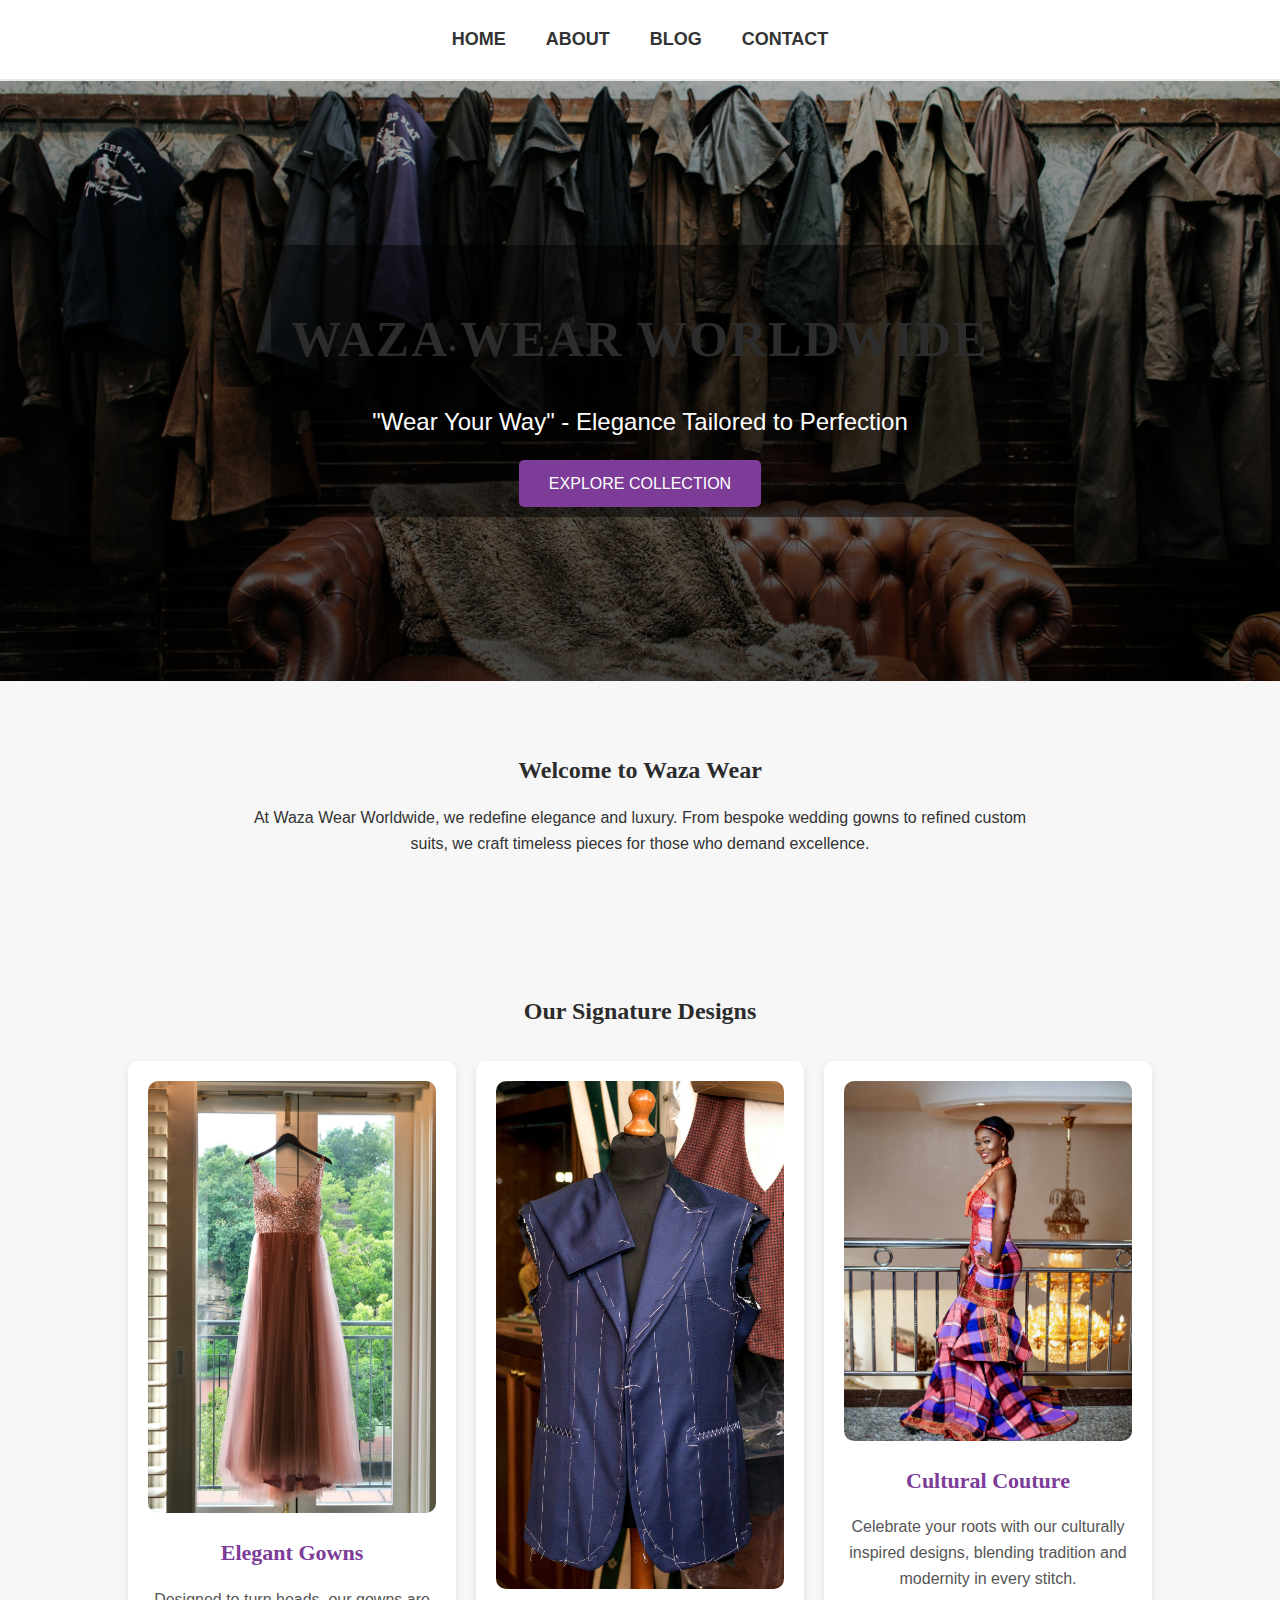
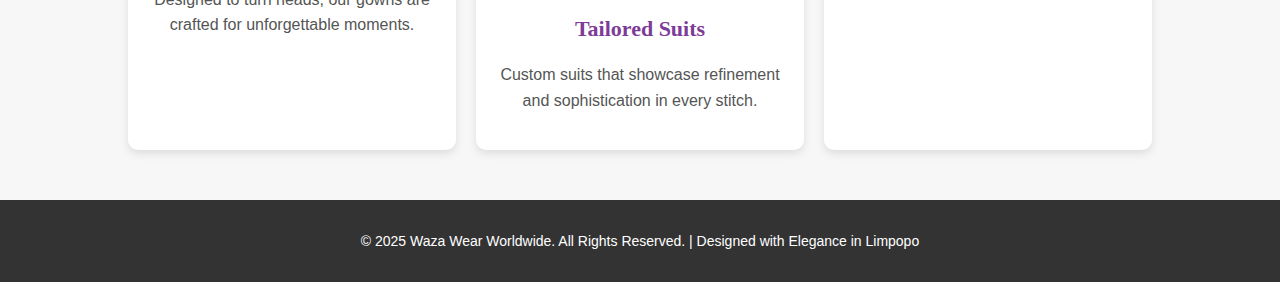
==== index.html @ 0e727889 "Add files via upload" ====
<!DOCTYPE html>
<html lang="en">
<head>
    <meta charset="UTF-8">
    <meta name="viewport" content="width=device-width, initial-scale=1.0">
    <title>Waza Wear Worldwide</title>
    <link rel="stylesheet" href="styles.css">
</head>
<body>
    <!-- Header Section -->
    <header>
        <nav>
            <ul class="navbar">
                <li><a href="index.html">Home</a></li>
                <li><a href="about.html">About</a></li>
                <li><a href="blog.html">Blog</a></li>
                <li><a href="contact.html">Contact</a></li>
            </ul>
        </nav>
    </header>

    <!-- Hero Section -->
    <section class="hero">
        <div class="hero-content">
            <h1 class="hero-title">Waza Wear Worldwide</h1>
            <p class="hero-subtitle">"Wear Your Way" - Elegance Tailored to Perfection</p>
            <a href="about.html" class="btn-primary">Explore Collection</a>
        </div>
    </section>

    <!-- Welcome Section -->
    <section class="page-section welcome-section">
        <div class="welcome-content">
            <h2>Welcome to Waza Wear</h2>
            <p>At Waza Wear Worldwide, we redefine elegance and luxury. From bespoke wedding gowns to refined custom suits, we craft timeless pieces for those who demand excellence.</p>
        </div>
    </section>

    <!-- Featured Section -->
    <section class="page-section featured-section">
        <h2>Our Signature Designs</h2>
        <div class="featured-grid">
            <div class="featured-item">
                <img src="images/gown.jpg" alt="Elegant Gown">
                <h3>Elegant Gowns</h3>
                <p>Designed to turn heads, our gowns are crafted for unforgettable moments.</p>
            </div>
            <div class="featured-item">
                <img src="images/suit.jpg" alt="Tailored Suit">
                <h3>Tailored Suits</h3>
                <p>Custom suits that showcase refinement and sophistication in every stitch.</p>
            </div>
            <div class="featured-item">
                <img src="images/cultural-couture.jpg" alt="Cultural Couture">
                <h3>Cultural Couture</h3>
                <p>Celebrate your roots with our culturally inspired designs, blending tradition and modernity in every stitch.</p>
            </div>
        </div>
    </section>

    <!-- Footer Section -->
    <footer>
        <p>&copy; 2025 Waza Wear Worldwide. All Rights Reserved. | Designed with Elegance in Limpopo</p>
    </footer>
</body>
</html>
---- styles.css ----
/* General Styling */
body {
    font-family: 'Montserrat', sans-serif;
    background-color: #f7f7f7;
    color: #333333;
    margin: 0;
    padding: 0;
    line-height: 1.6;
}

/* Heading Styles */
h1, h2, h3 {
    font-family: 'Playfair Display', serif;
    color: #2c2c2c;
    margin-bottom: 15px;
}

/* Navigation */
nav {
    background-color: #fff;
    border-bottom: 2px solid #eaeaea;
    position: sticky;
    top: 0;
    z-index: 1000;
}

nav ul {
    display: flex;
    justify-content: center;
    padding: 10px;
    list-style: none;
    margin: 0;
}

nav ul li {
    padding: 15px 20px;
}

nav ul li a {
    color: #333;
    text-decoration: none;
    font-weight: 600;
    font-size: 18px;
    text-transform: uppercase;
    transition: color 0.3s ease;
}

nav ul li a:hover {
    color: #7d3c98;
}

/* Hero Section */
.hero {
    background-image: url('images/hero-image.jpg');
    background-size: cover;
    background-position: center;
    height: 600px;
    color: white;
    display: flex;
    justify-content: center;
    align-items: center;
    text-align: center;
    position: relative;
}

.hero::before {
    content: '';
    position: absolute;
    top: 0;
    left: 0;
    right: 0;
    bottom: 0;
    background: linear-gradient(to bottom, rgba(0, 0, 0, 0.3), rgba(0, 0, 0, 0.7));
}

.hero-content {
    max-width: 800px;
    padding: 20px;
    background-color: rgba(0, 0, 0, 0.5);
    border-radius: 10px;
    position: relative;
    z-index: 1;
    animation: fadeIn 2s ease-in-out;
}

.hero-title {
    font-size: 50px;
    text-transform: uppercase;
    letter-spacing: 2px;
    font-weight: 700;
    margin-bottom: 20px;
}

.hero-subtitle {
    font-size: 24px;
    font-weight: 300;
    margin-bottom: 30px;
}

.btn-primary {
    background-color: #7d3c98;
    color: white;
    padding: 15px 30px;
    font-size: 16px;
    text-transform: uppercase;
    text-decoration: none;
    border-radius: 5px;
    transition: background-color 0.3s ease;
}

.btn-primary:hover {
    background-color: #5e2973;
}

/* Welcome Section */
.welcome-section {
    padding: 50px 10%;
    text-align: center;
}

.welcome-content {
    max-width: 800px;
    margin: 0 auto;
}

/* Featured Section */
.featured-section {
    padding: 50px 10%;
    text-align: center;
}

.featured-grid {
    display: grid;
    grid-template-columns: repeat(auto-fill, minmax(250px, 1fr));
    gap: 20px;
    margin-top: 30px;
}

.featured-item {
    background-color: white;
    box-shadow: 0 4px 8px rgba(0, 0, 0, 0.1);
    padding: 20px;
    border-radius: 10px;
    transition: transform 0.3s ease, box-shadow 0.3s ease;
}

.featured-item:hover {
    transform: translateY(-10px);
    box-shadow: 0 8px 16px rgba(0, 0, 0, 0.2);
}

.featured-item img {
    width: 100%;
    border-radius: 10px;
    transition: transform 0.3s ease;
}

.featured-item img:hover {
    transform: scale(1.05);
}

.featured-item h3 {
    font-family: 'Playfair Display', serif;
    color: #7d3c98;
    font-size: 22px;
    margin: 15px 0 10px;
}

.featured-item p {
    color: #555;
    font-size: 16px;
    line-height: 1.6;
}

/* Blog Image Grid */
.blog-image-grid {
    display: grid;
    grid-template-columns: repeat(auto-fill, minmax(200px, 1fr));
    gap: 15px;
    margin-top: 20px;
}

.blog-image-grid img {
    width: 100%;
    border-radius: 10px;
    transition: transform 0.3s ease, box-shadow 0.3s ease;
}

.blog-image-grid img:hover {
    transform: scale(1.05);
    box-shadow: 0 4px 8px rgba(0, 0, 0, 0.2);
}

/* Footer */
footer {
    background-color: #333;
    color: white;
    text-align: center;
    padding: 30px 0;
}

footer p {
    margin: 0;
    font-size: 14px;
    font-weight: 300;
}

/* Animations */
@keyframes fadeIn {
    from { opacity: 0; }
    to { opacity: 1; }
}
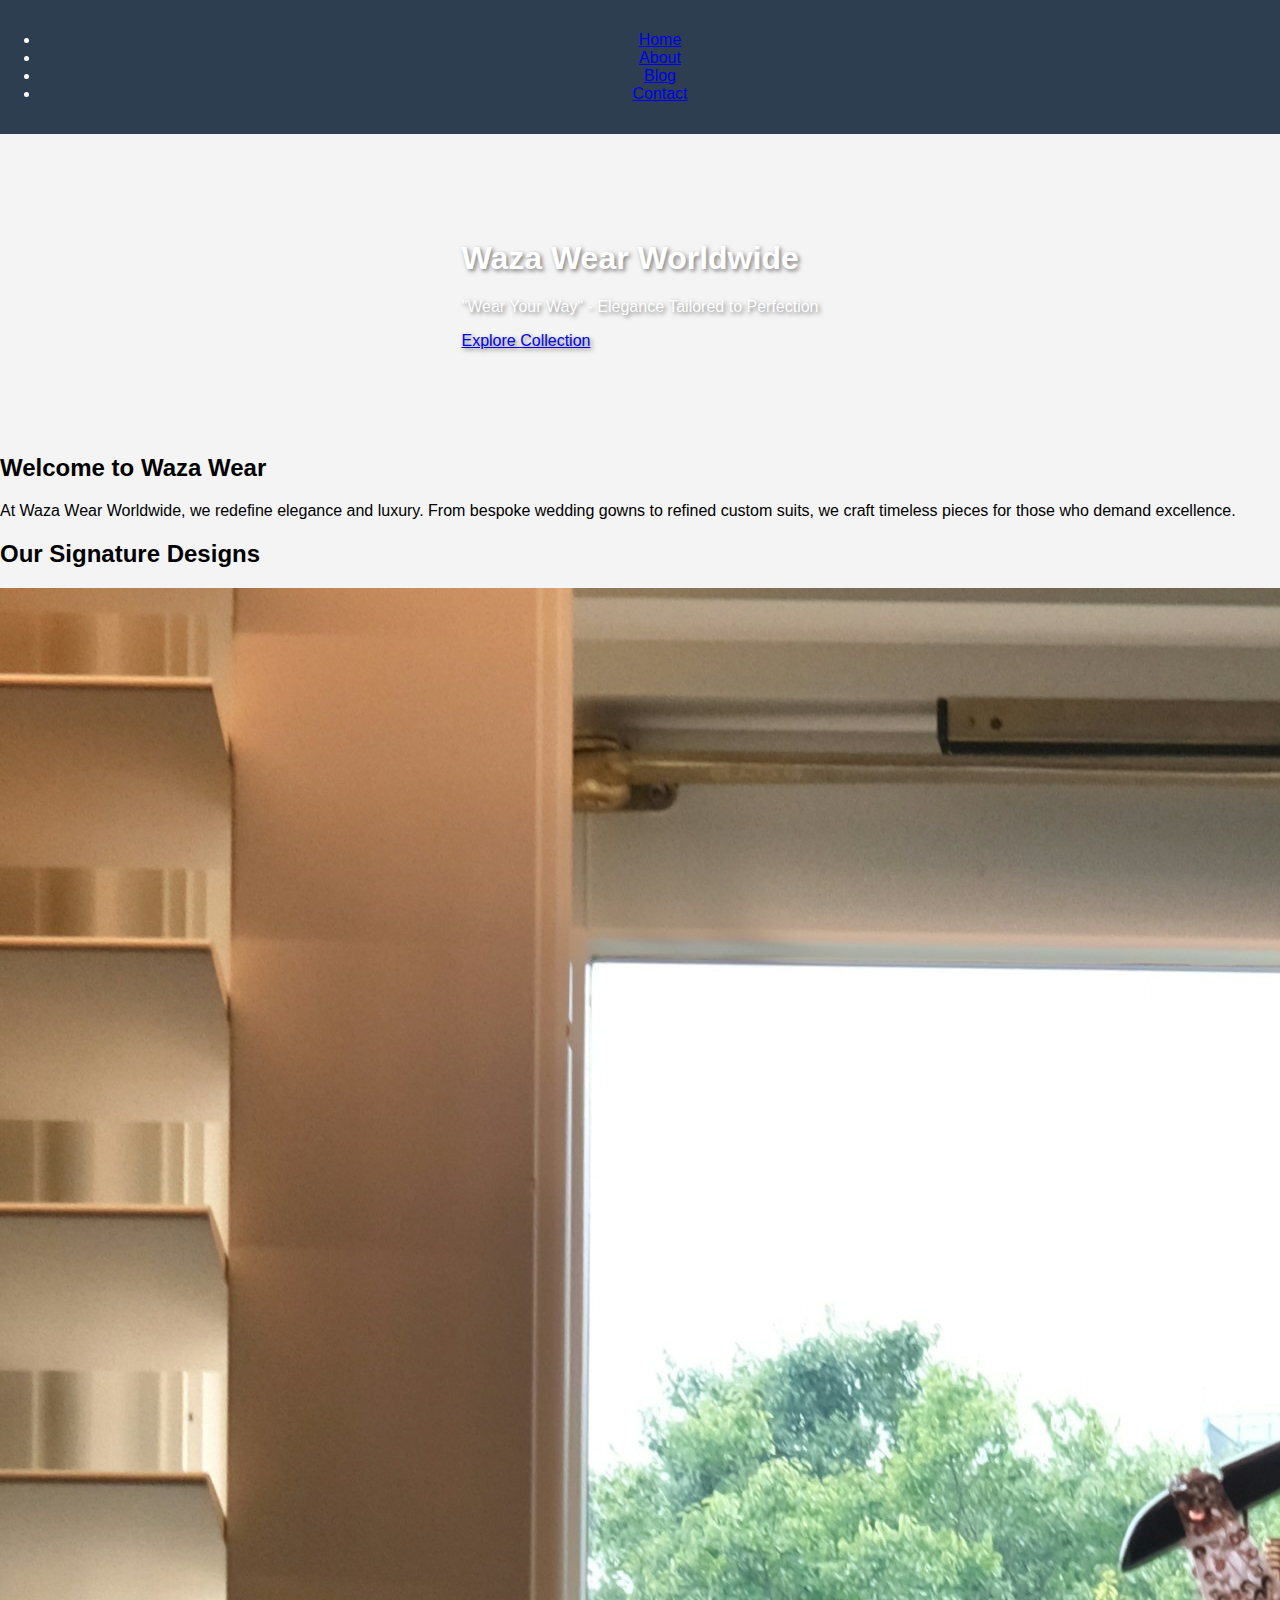
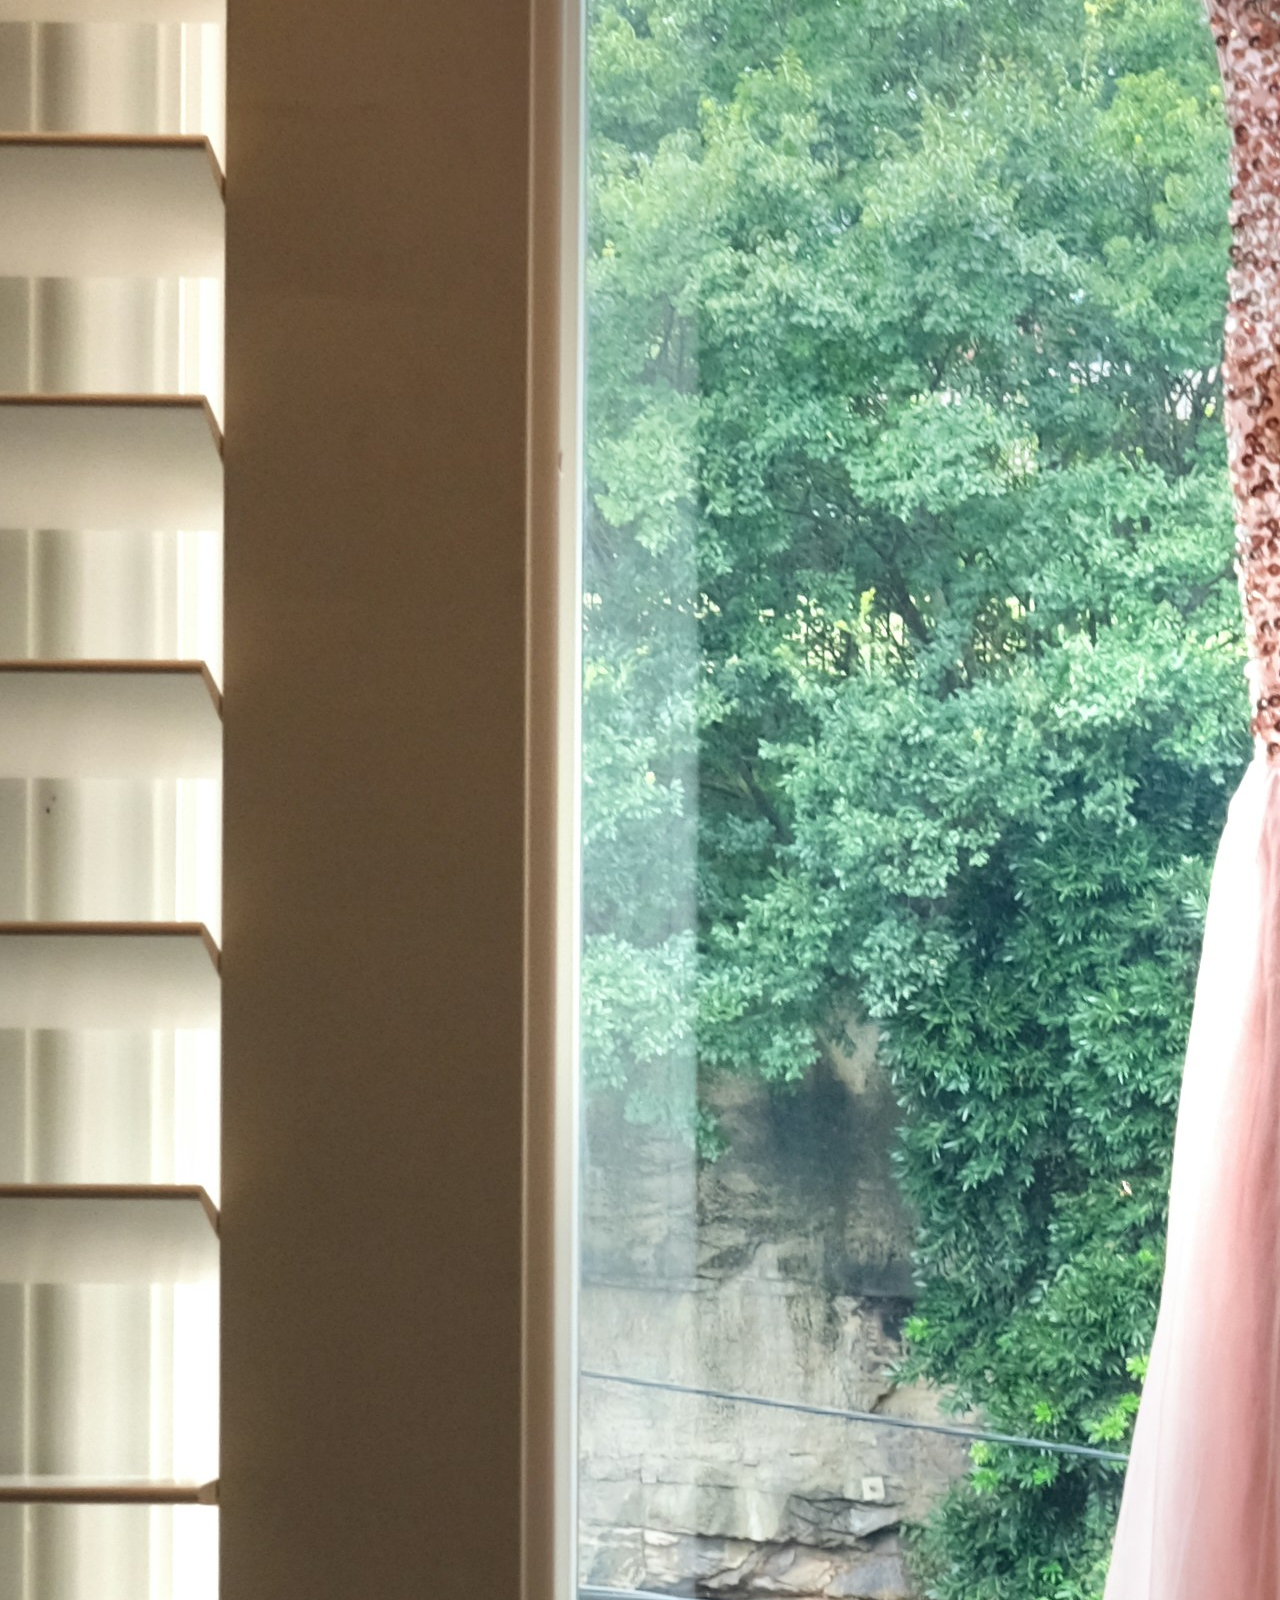
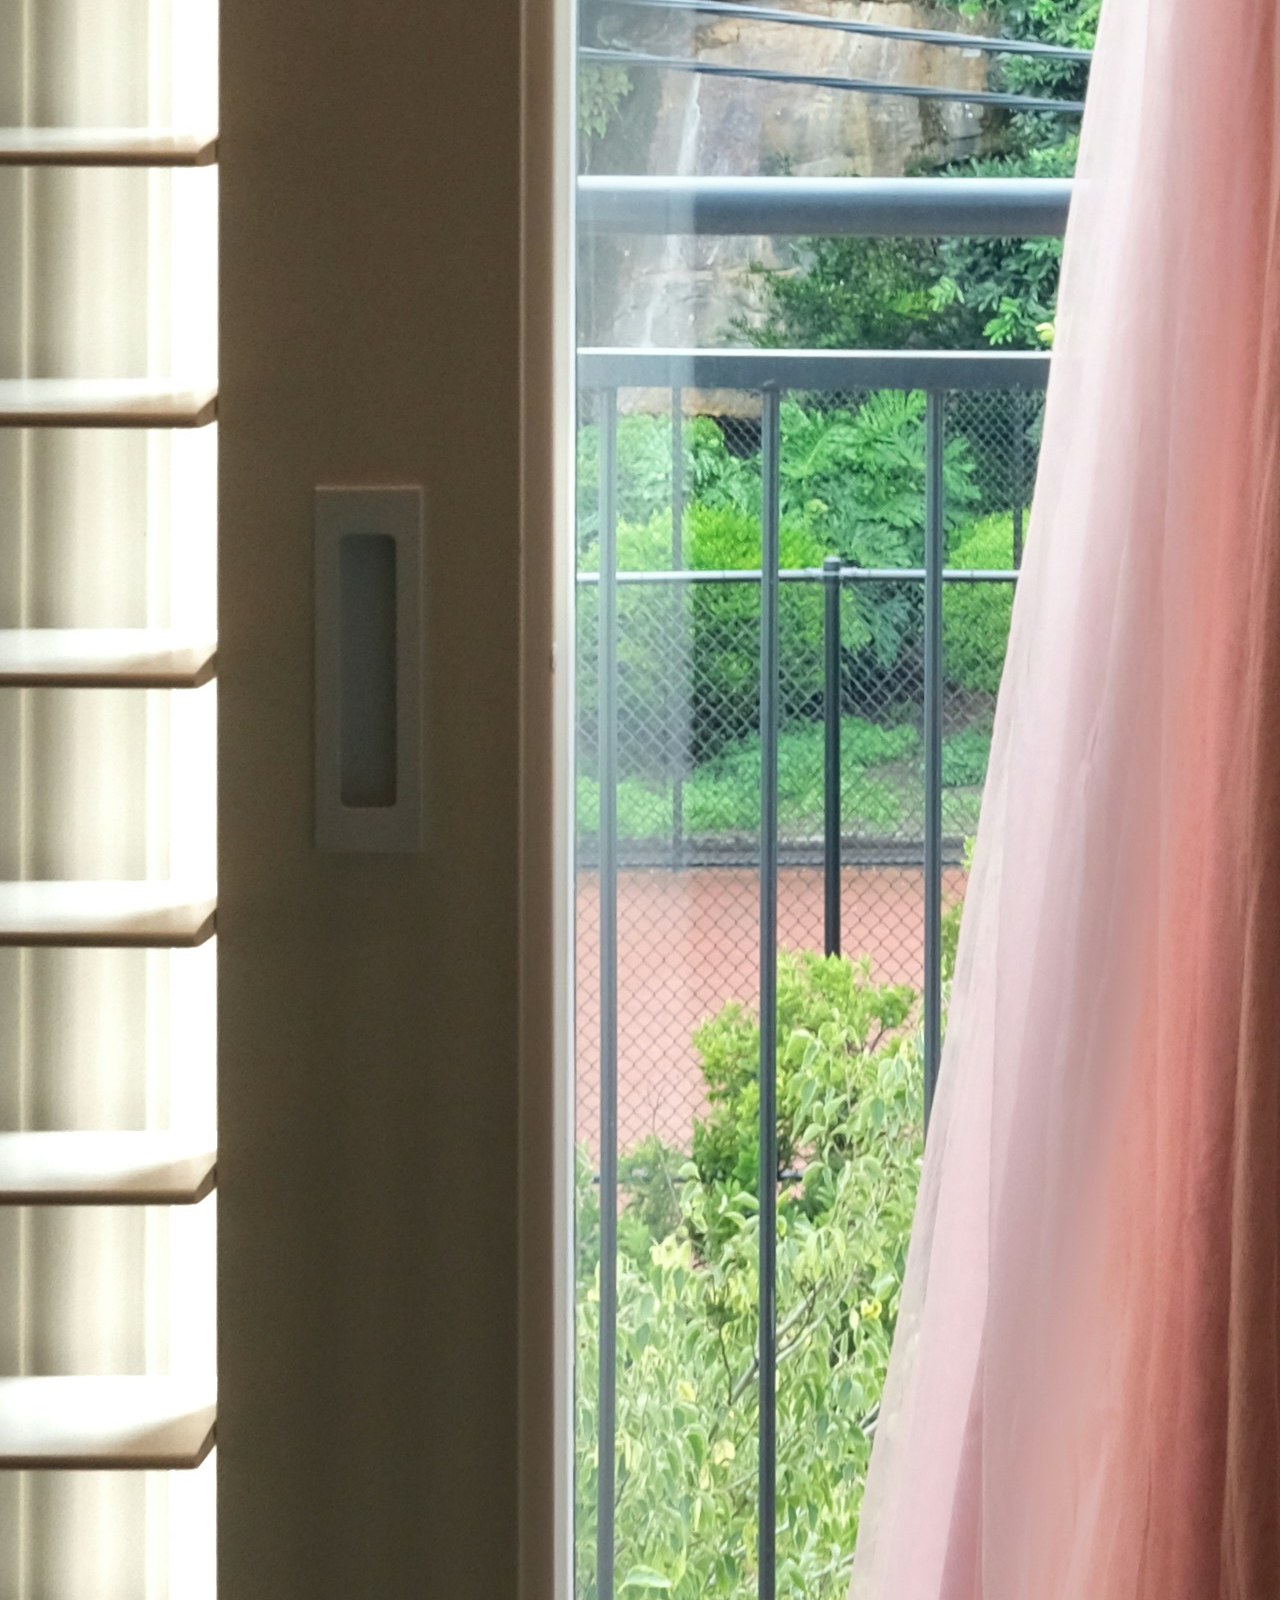
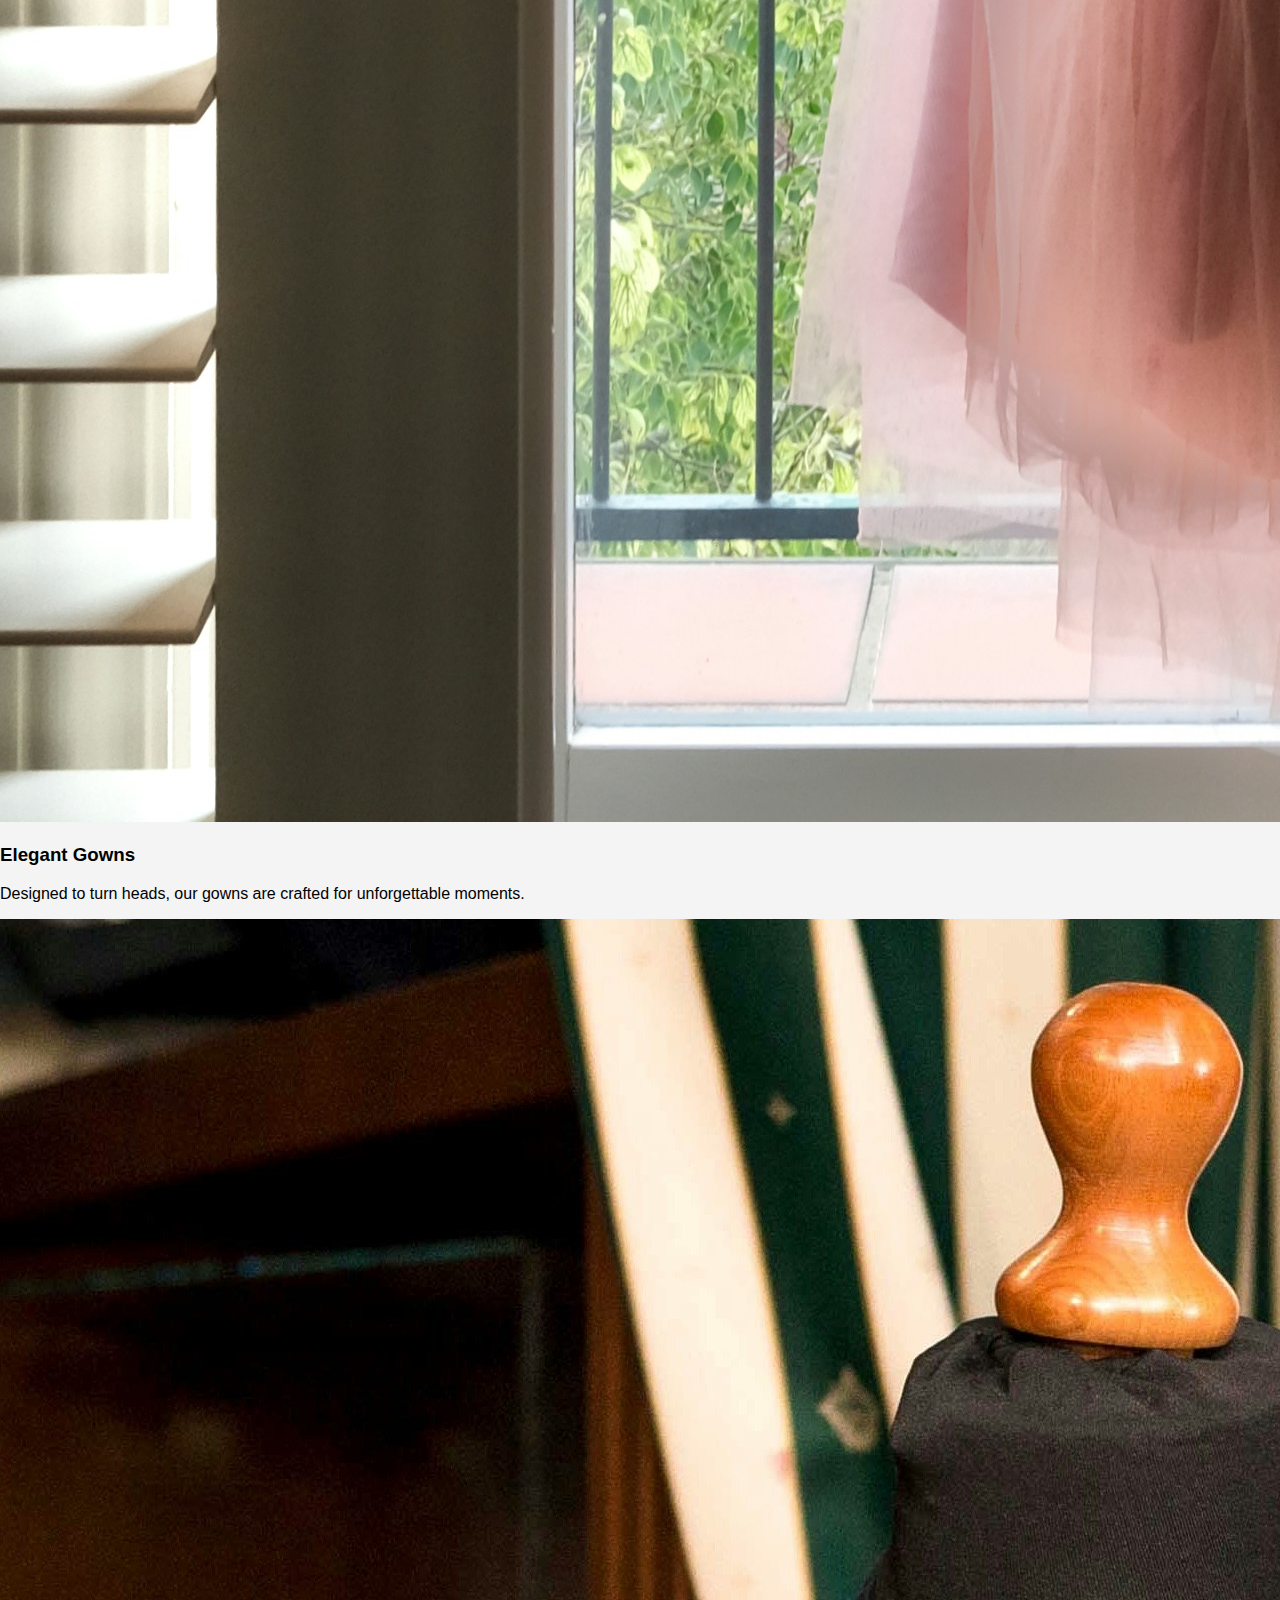
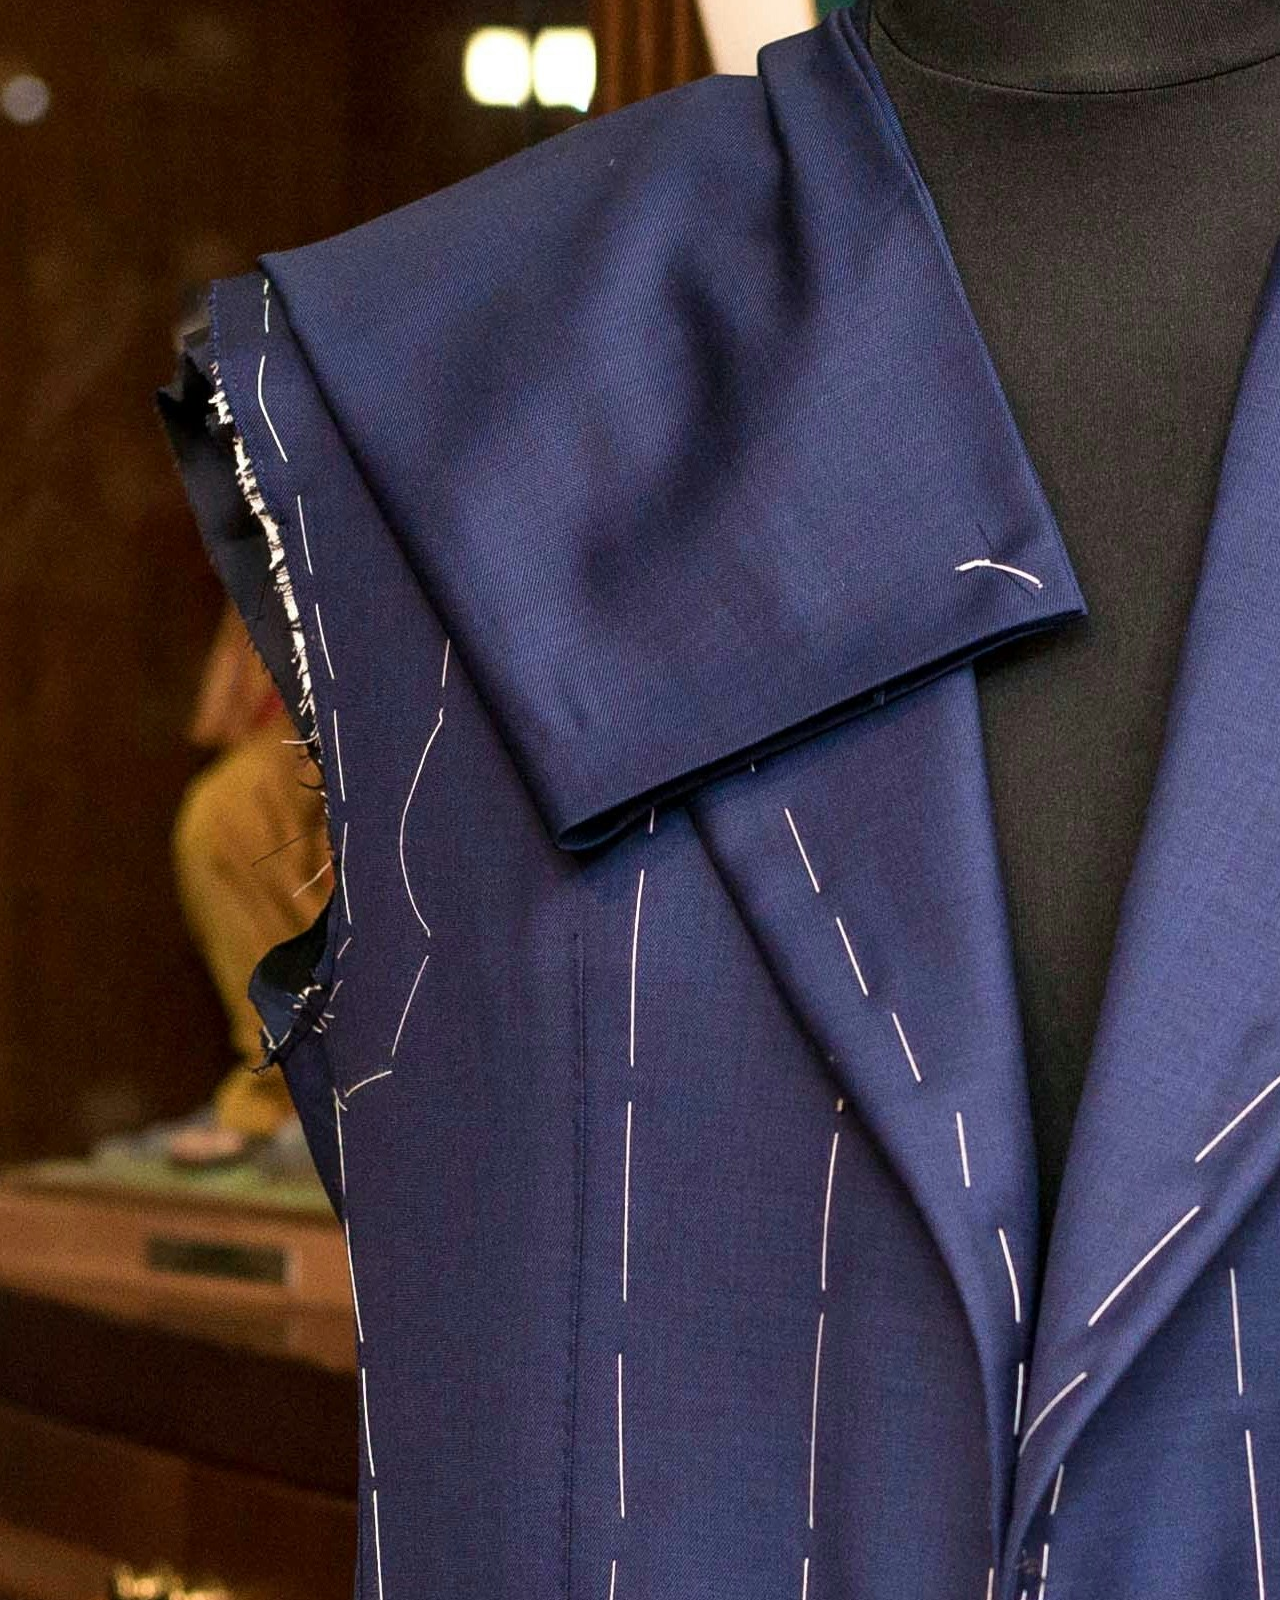
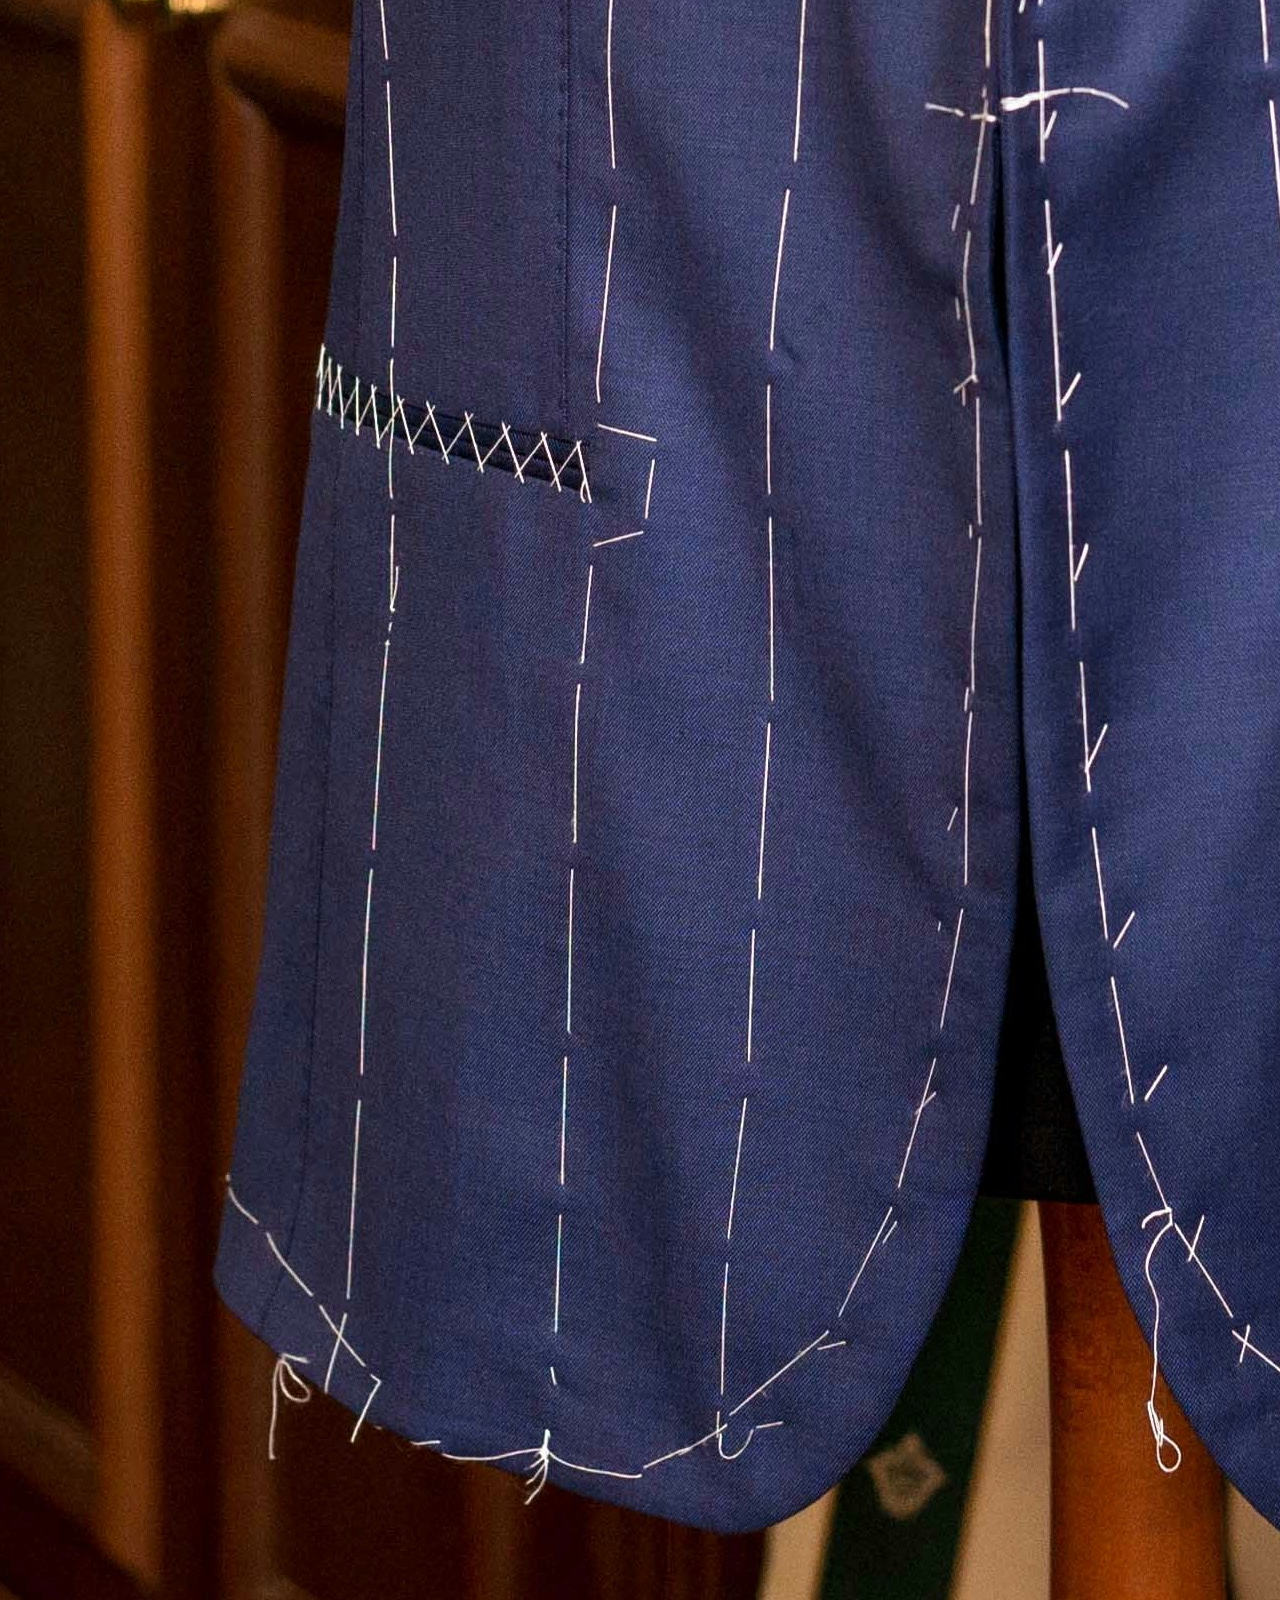
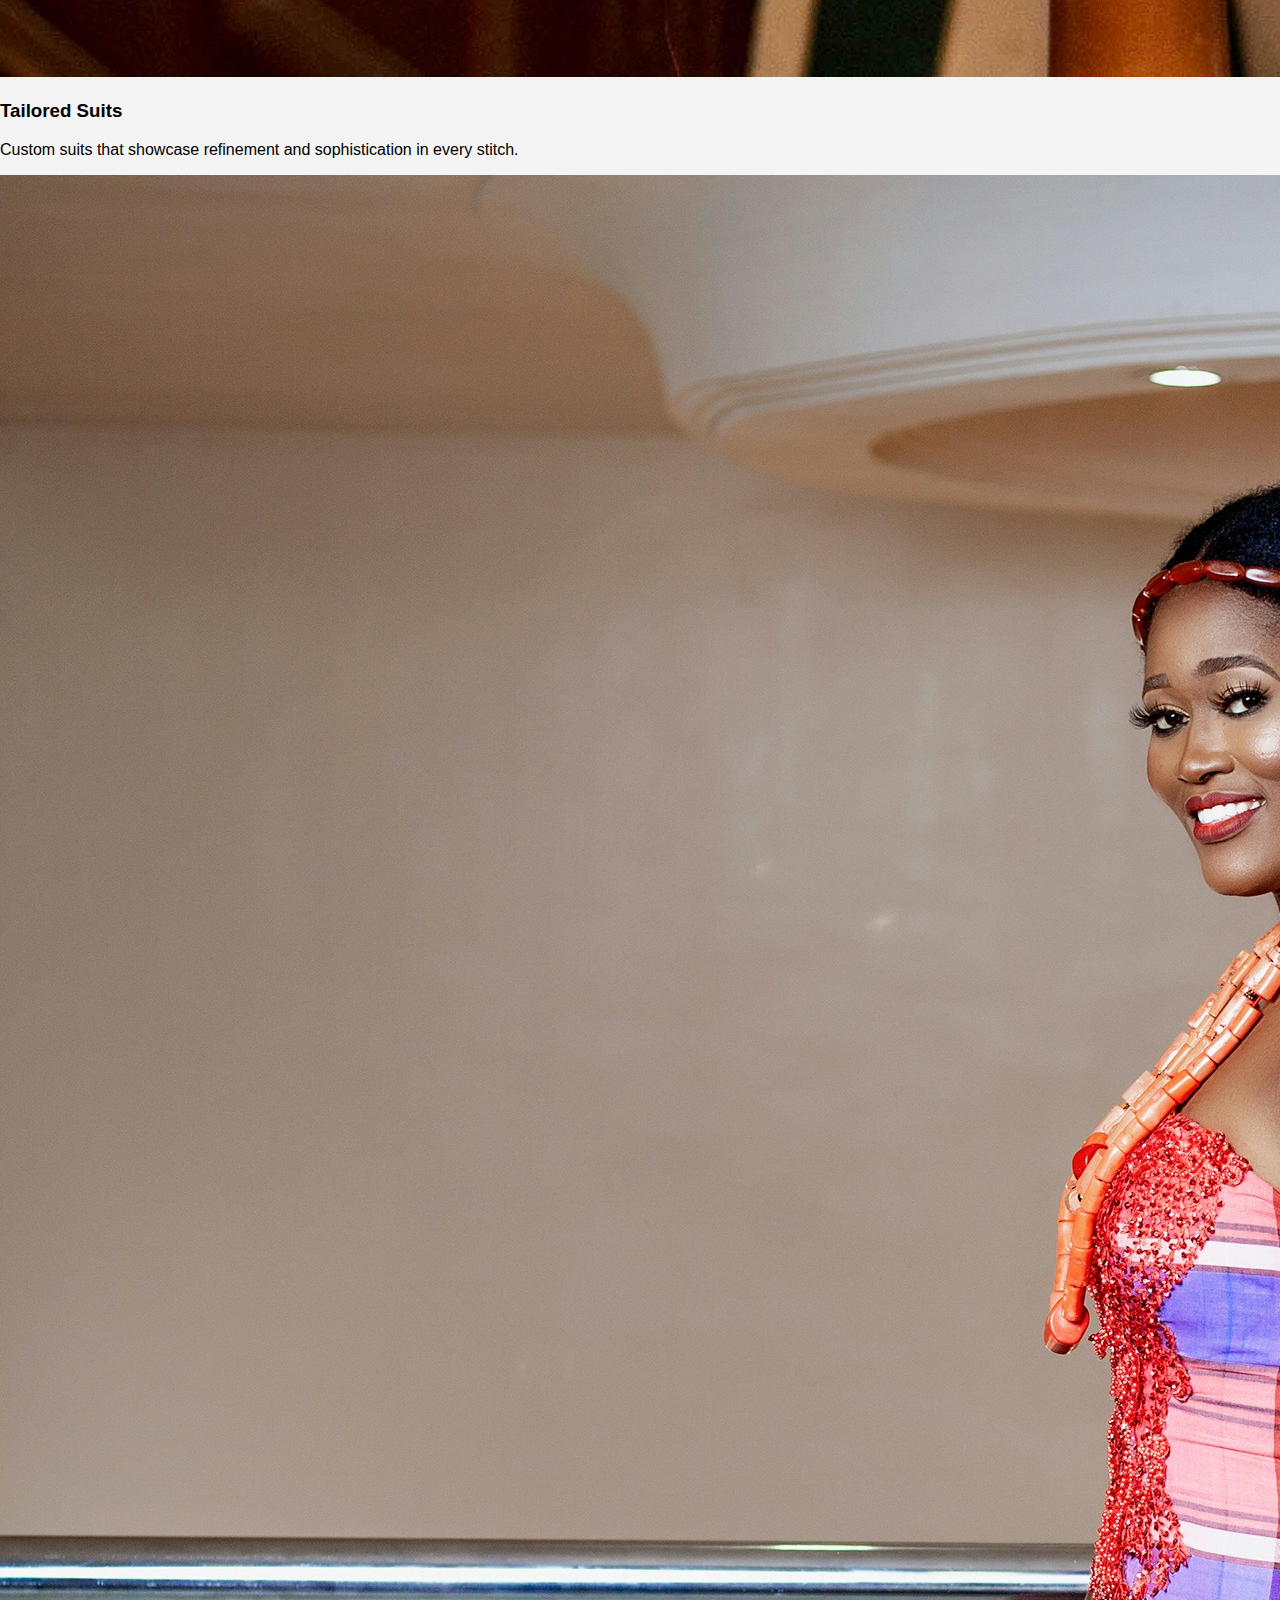
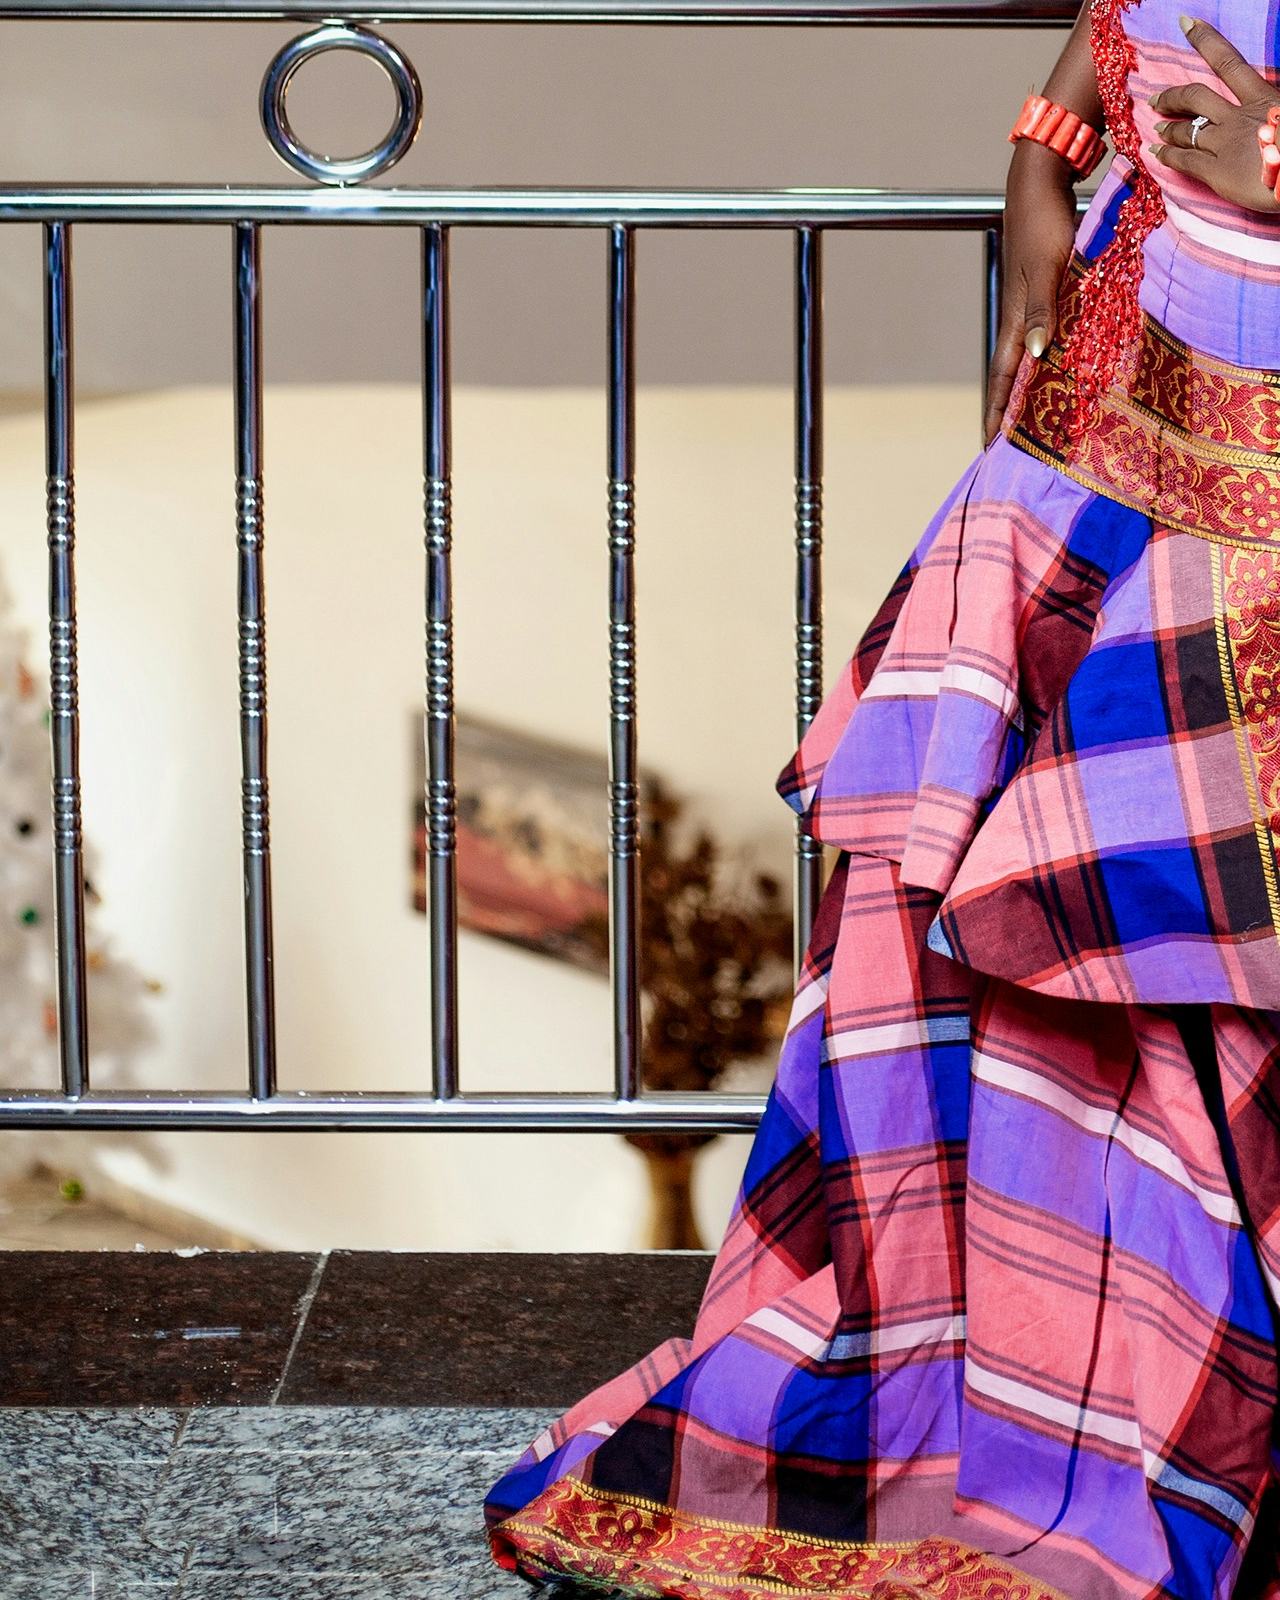
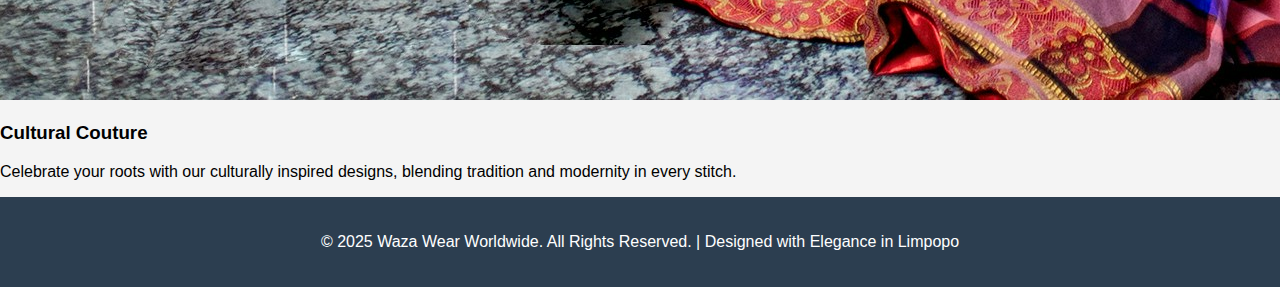
==== commit 808cfd3e: "Update index.html" ====
--- a/index.html
+++ b/index.html
@@ -7,6 +7,19 @@
     <link rel="stylesheet" href="styles.css">
 </head>
 <body>
+
+    <!-- Menu Button for Mobile -->
+    <button class="menu-btn" onclick="openDrawer()">☰ Menu</button>
+
+    <!-- Drawer -->
+    <div id="myDrawer" class="drawer">
+        <span class="drawer-close" onclick="closeDrawer()">×</span>
+        <a href="index.html">Home</a>
+        <a href="about.html">About</a>
+        <a href="blog.html">Blog</a>
+        <a href="contact.html">Contact</a>
+    </div>
+
     <!-- Header Section -->
     <header>
         <nav>
@@ -62,5 +75,8 @@
     <footer>
         <p>&copy; 2025 Waza Wear Worldwide. All Rights Reserved. | Designed with Elegance in Limpopo</p>
     </footer>
+
+    <script src="script.js"></script> <!-- Link to script.js for drawer functionality -->
+
 </body>
-</html>+</html>
--- a/styles.css
+++ b/styles.css
@@ -1,212 +1,145 @@
-/* General Styling */
+/* General Body Styles */
 body {
-    font-family: 'Montserrat', sans-serif;
-    background-color: #f7f7f7;
-    color: #333333;
-    margin: 0;
-    padding: 0;
-    line-height: 1.6;
+  font-family: Arial, sans-serif;
+  margin: 0;
+  padding: 0;
+  background-color: #f4f4f4;
 }
 
-/* Heading Styles */
-h1, h2, h3 {
-    font-family: 'Playfair Display', serif;
-    color: #2c2c2c;
-    margin-bottom: 15px;
+/* Header Styles */
+header {
+  background-color: #2c3e50;
+  color: white;
+  padding: 15px 0;
+  text-align: center;
 }
 
-/* Navigation */
-nav {
-    background-color: #fff;
-    border-bottom: 2px solid #eaeaea;
-    position: sticky;
-    top: 0;
-    z-index: 1000;
+header h1 {
+  margin: 0;
+  font-size: 1.8rem;
 }
 
-nav ul {
-    display: flex;
-    justify-content: center;
-    padding: 10px;
-    list-style: none;
-    margin: 0;
+/* Menu Button (Visible only on mobile) */
+.menu-btn {
+  font-size: 1.5rem;
+  color: white;
+  background-color: #34495e;
+  padding: 10px 20px;
+  border: none;
+  cursor: pointer;
+  display: none;  /* Initially hidden, shown on mobile */
 }
 
-nav ul li {
-    padding: 15px 20px;
+/* Drawer Styles (Hidden by default, slides in on mobile) */
+.drawer {
+  height: 100%;
+  width: 0;
+  position: fixed;
+  top: 0;
+  left: 0;
+  background-color: #34495e;
+  overflow-x: hidden;
+  transition: 0.3s;
+  padding-top: 60px;
 }
 
-nav ul li a {
-    color: #333;
-    text-decoration: none;
-    font-weight: 600;
-    font-size: 18px;
-    text-transform: uppercase;
-    transition: color 0.3s ease;
+.drawer a {
+  padding: 8px 16px;
+  text-decoration: none;
+  font-size: 1.2rem;
+  color: white;
+  display: block;
+  transition: 0.3s;
 }
 
-nav ul li a:hover {
-    color: #7d3c98;
+.drawer a:hover {
+  background-color: #1abc9c;
+}
+
+/* Close Button for Drawer */
+.drawer-close {
+  position: absolute;
+  top: 20px;
+  right: 25px;
+  font-size: 2rem;
+  color: white;
+  cursor: pointer;
 }
 
 /* Hero Section */
 .hero {
-    background-image: url('images/hero-image.jpg');
-    background-size: cover;
-    background-position: center;
-    height: 600px;
-    color: white;
-    display: flex;
-    justify-content: center;
-    align-items: center;
-    text-align: center;
-    position: relative;
+  background: url('hero-image.jpg') no-repeat center center/cover;
+  height: 300px;
+  display: flex;
+  justify-content: center;
+  align-items: center;
+  color: white;
+  text-shadow: 2px 2px 4px rgba(0,0,0,0.5);
 }
 
-.hero::before {
-    content: '';
-    position: absolute;
-    top: 0;
-    left: 0;
-    right: 0;
-    bottom: 0;
-    background: linear-gradient(to bottom, rgba(0, 0, 0, 0.3), rgba(0, 0, 0, 0.7));
+.hero h2 {
+  font-size: 2.5rem;
 }
 
-.hero-content {
-    max-width: 800px;
-    padding: 20px;
-    background-color: rgba(0, 0, 0, 0.5);
-    border-radius: 10px;
-    position: relative;
-    z-index: 1;
-    animation: fadeIn 2s ease-in-out;
+/* General Section Styles */
+.section {
+  padding: 30px;
+  text-align: center;
 }
 
-.hero-title {
-    font-size: 50px;
-    text-transform: uppercase;
-    letter-spacing: 2px;
-    font-weight: 700;
-    margin-bottom: 20px;
+/* Product Grid */
+.products {
+  display: grid;
+  grid-template-columns: repeat(auto-fill, minmax(250px, 1fr));
+  gap: 20px;
+  margin-top: 30px;
 }
 
-.hero-subtitle {
-    font-size: 24px;
-    font-weight: 300;
-    margin-bottom: 30px;
+.product-card {
+  background-color: white;
+  padding: 20px;
+  border-radius: 10px;
+  box-shadow: 0 4px 8px rgba(0,0,0,0.1);
 }
 
-.btn-primary {
-    background-color: #7d3c98;
-    color: white;
-    padding: 15px 30px;
-    font-size: 16px;
-    text-transform: uppercase;
-    text-decoration: none;
-    border-radius: 5px;
-    transition: background-color 0.3s ease;
+.product-card img {
+  width: 100%;
+  height: auto;
+  border-radius: 10px;
 }
 
-.btn-primary:hover {
-    background-color: #5e2973;
+.product-card h3 {
+  margin-top: 15px;
+  font-size: 1.4rem;
 }
 
-/* Welcome Section */
-.welcome-section {
-    padding: 50px 10%;
-    text-align: center;
+/* Footer Styles */
+footer {
+  background-color: #2c3e50;
+  color: white;
+  padding: 20px;
+  text-align: center;
 }
 
-.welcome-content {
-    max-width: 800px;
-    margin: 0 auto;
+/* Mobile View Adjustments */
+@media (max-width: 768px) {
+  .menu-btn {
+    display: block; /* Show menu button on mobile */
+  }
+
+  header h1 {
+    font-size: 1.5rem;
+  }
+
+  nav {
+    display: none; /* Hide default nav */
+  }
+
+  .hero h2 {
+    font-size: 2rem;
+  }
+
+  .product-card h3 {
+    font-size: 1.2rem;
+  }
 }
-
-/* Featured Section */
-.featured-section {
-    padding: 50px 10%;
-    text-align: center;
-}
-
-.featured-grid {
-    display: grid;
-    grid-template-columns: repeat(auto-fill, minmax(250px, 1fr));
-    gap: 20px;
-    margin-top: 30px;
-}
-
-.featured-item {
-    background-color: white;
-    box-shadow: 0 4px 8px rgba(0, 0, 0, 0.1);
-    padding: 20px;
-    border-radius: 10px;
-    transition: transform 0.3s ease, box-shadow 0.3s ease;
-}
-
-.featured-item:hover {
-    transform: translateY(-10px);
-    box-shadow: 0 8px 16px rgba(0, 0, 0, 0.2);
-}
-
-.featured-item img {
-    width: 100%;
-    border-radius: 10px;
-    transition: transform 0.3s ease;
-}
-
-.featured-item img:hover {
-    transform: scale(1.05);
-}
-
-.featured-item h3 {
-    font-family: 'Playfair Display', serif;
-    color: #7d3c98;
-    font-size: 22px;
-    margin: 15px 0 10px;
-}
-
-.featured-item p {
-    color: #555;
-    font-size: 16px;
-    line-height: 1.6;
-}
-
-/* Blog Image Grid */
-.blog-image-grid {
-    display: grid;
-    grid-template-columns: repeat(auto-fill, minmax(200px, 1fr));
-    gap: 15px;
-    margin-top: 20px;
-}
-
-.blog-image-grid img {
-    width: 100%;
-    border-radius: 10px;
-    transition: transform 0.3s ease, box-shadow 0.3s ease;
-}
-
-.blog-image-grid img:hover {
-    transform: scale(1.05);
-    box-shadow: 0 4px 8px rgba(0, 0, 0, 0.2);
-}
-
-/* Footer */
-footer {
-    background-color: #333;
-    color: white;
-    text-align: center;
-    padding: 30px 0;
-}
-
-footer p {
-    margin: 0;
-    font-size: 14px;
-    font-weight: 300;
-}
-
-/* Animations */
-@keyframes fadeIn {
-    from { opacity: 0; }
-    to { opacity: 1; }
-}
